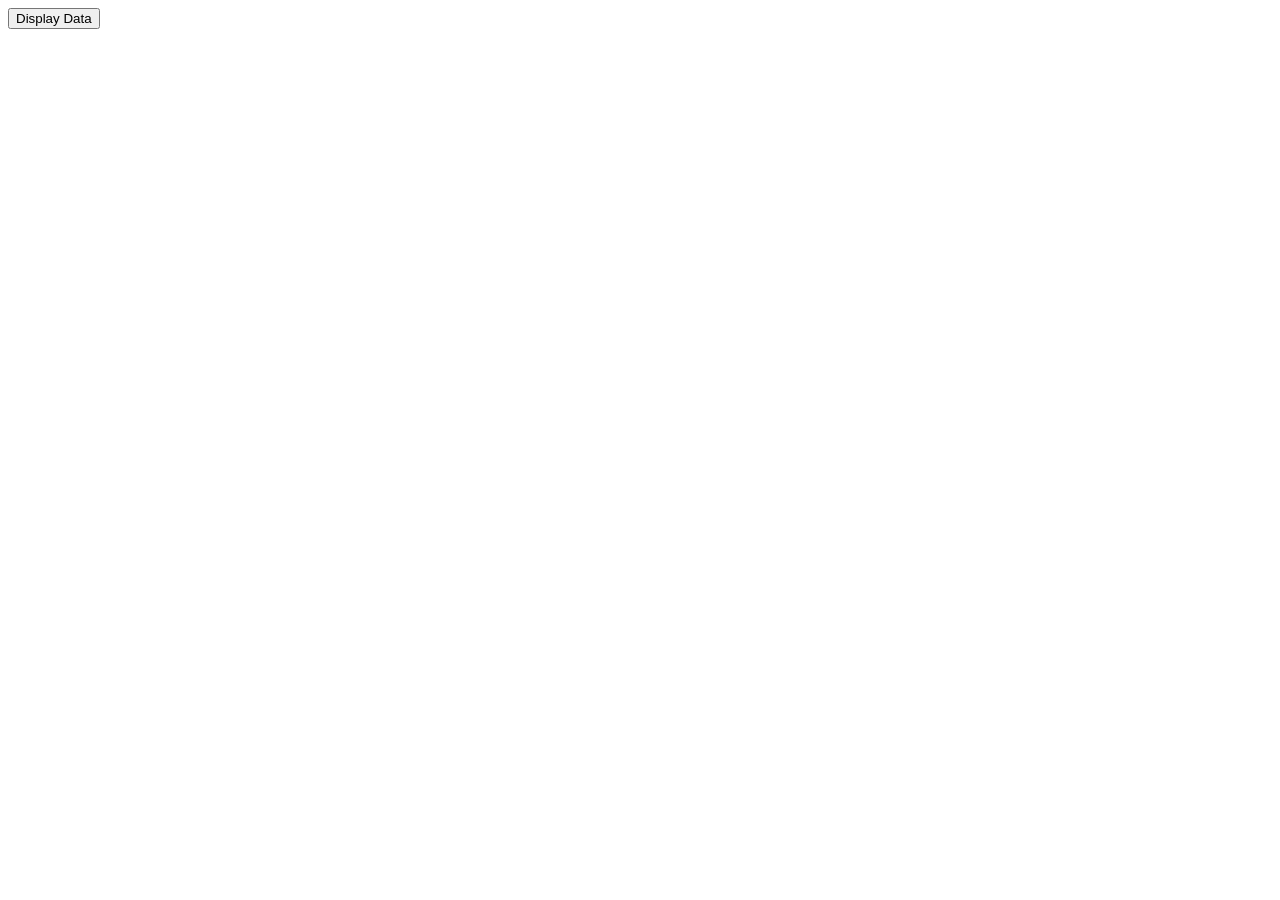
==== templates/index.html @ e6c68e40 "Merge pull request #9 from CollinmcCastro/making-html Create initial html index file" ====
<!DOCTYPE html>
<html lang="en">
<head>
    <meta charset="UTF-8">
    <meta name="viewport" content="width=device-width, initial-scale=1.0">
    <title>Document</title>
</head>
<body>
    <button>Display Data</button>
    
</body>
</html>
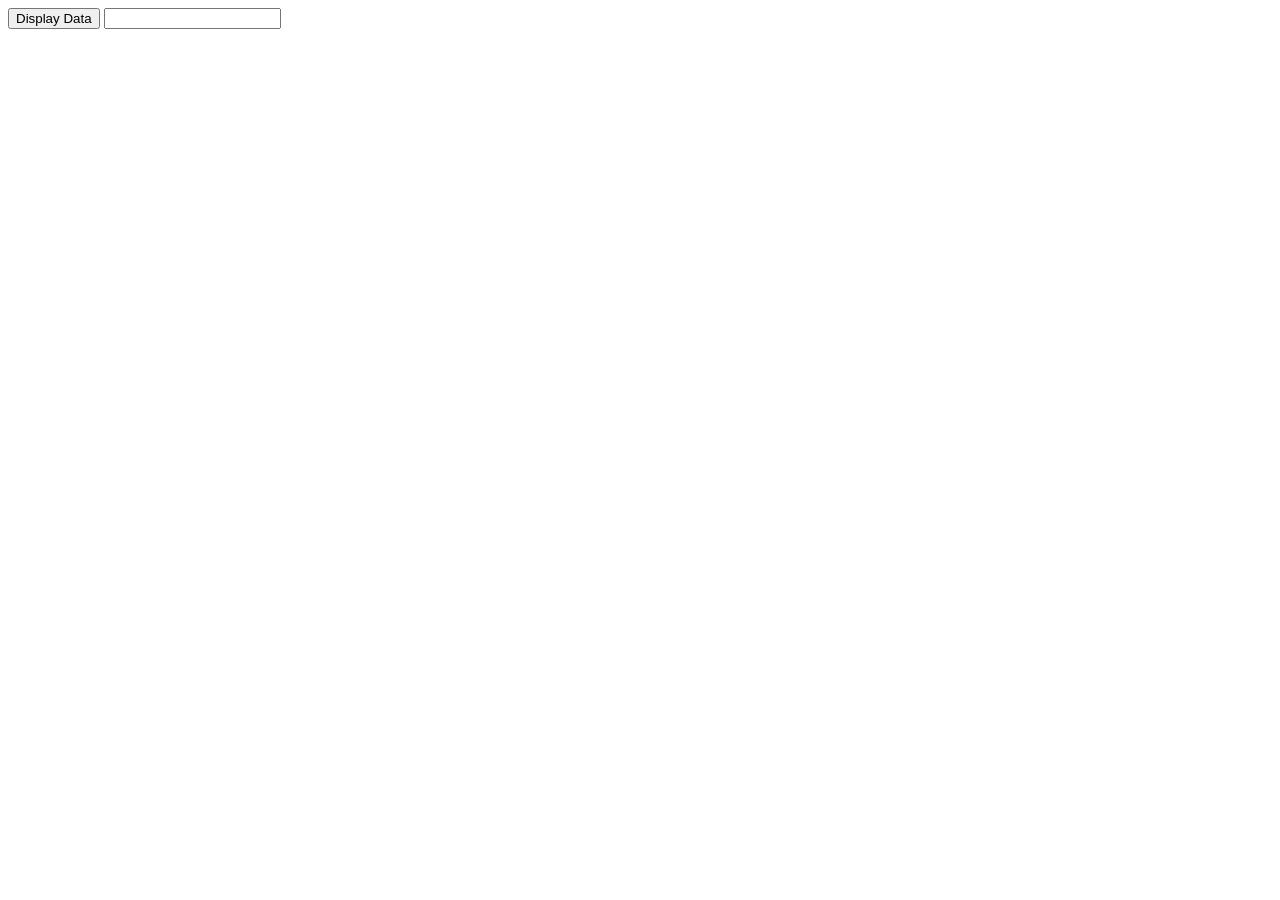
==== commit 214650fb: "Merge branch 'main' of https://github.com/mirrulations/mirrulations-search into gunicorn" ====
--- a/templates/index.html
+++ b/templates/index.html
@@ -6,7 +6,12 @@
     <title>Document</title>
 </head>
 <body>
-    <button>Display Data</button>
+    <button onclick="search_endpoint()">Display Data</button>
+    <input type="text" id="searchInput">
+    <div id="output"></div>
     
 </body>
-</html>+
+<script src="/static/app.js"></script>
+
+</html>
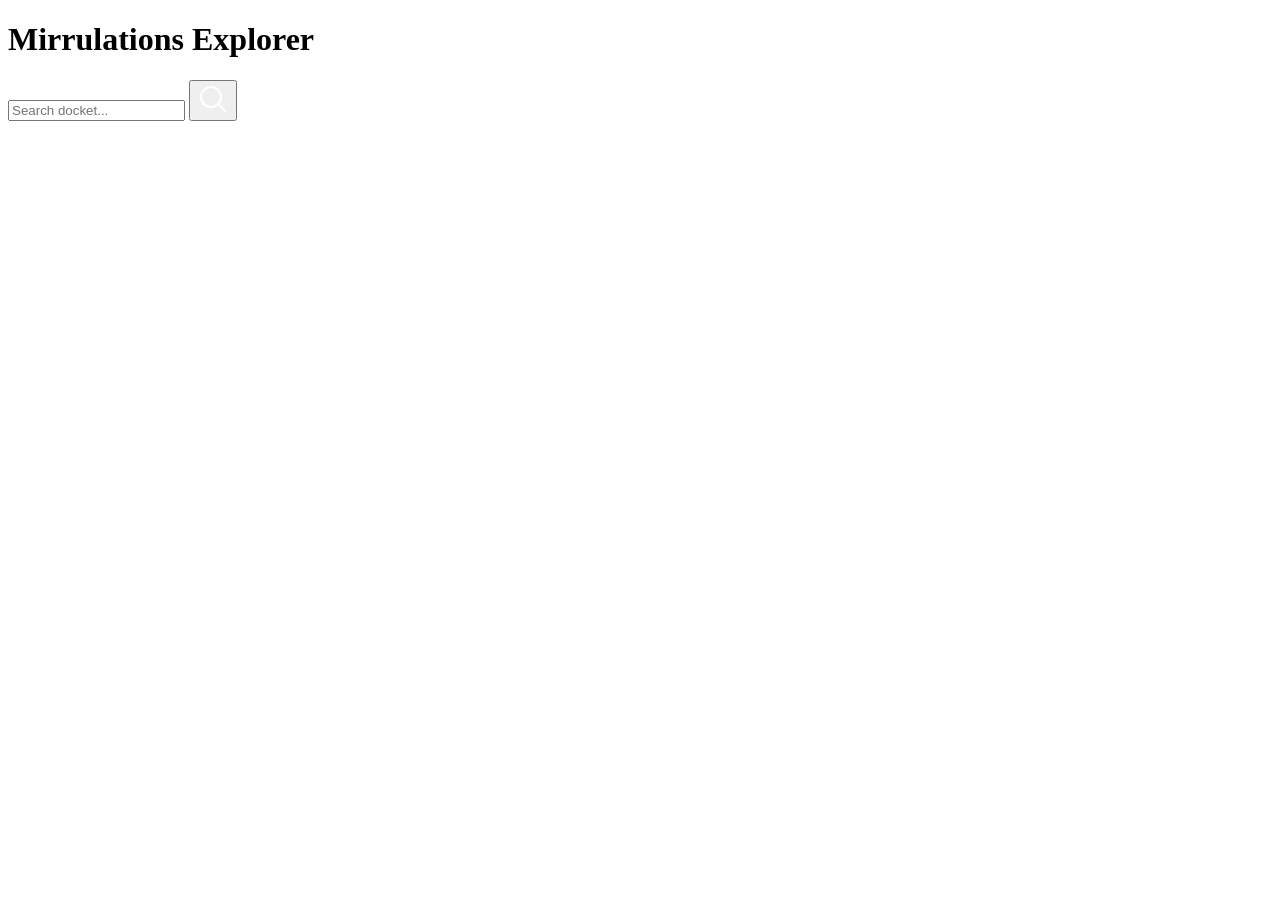
==== commit 2dffcbd9: "Revert app.js file, and also change how the location of the css file is taken." ====
--- a/templates/index.html
+++ b/templates/index.html
@@ -1,17 +1,30 @@
 <!DOCTYPE html>
 <html lang="en">
+
 <head>
     <meta charset="UTF-8">
     <meta name="viewport" content="width=device-width, initial-scale=1.0">
     <title>Document</title>
+    <link rel="stylesheet" href="/static/index.css">
+
 </head>
+
 <body>
-    <button onclick="search_endpoint()">Display Data</button>
-    <input type="text" id="searchInput">
-    <div id="output"></div>
-    
+    <div class="container">
+        <h1 class="fade-down">Mirrulations Explorer</h1>
+
+        <div class="search-box fade-delay-2 fade-down">
+            <input type="text" id="searchInput" placeholder="Search docket...">
+            <button onclick="search_endpoint()"><svg xmlns="http://www.w3.org/2000/svg" width="32" height="32"  fill="#ffffff" viewBox="0 0 256 256"><path d="M229.66,218.34l-50.07-50.06a88.11,88.11,0,1,0-11.31,11.31l50.06,50.07a8,8,0,0,0,11.32-11.32ZM40,112a72,72,0,1,1,72,72A72.08,72.08,0,0,1,40,112Z"></path></svg></button>
+        </div>
+
+        <div id="output" class="results"></div>
+    </div>
+
+    <script src="/static/app.js"></script>
+
+
 </body>
 
-<script src="/static/app.js"></script>
 
 </html>
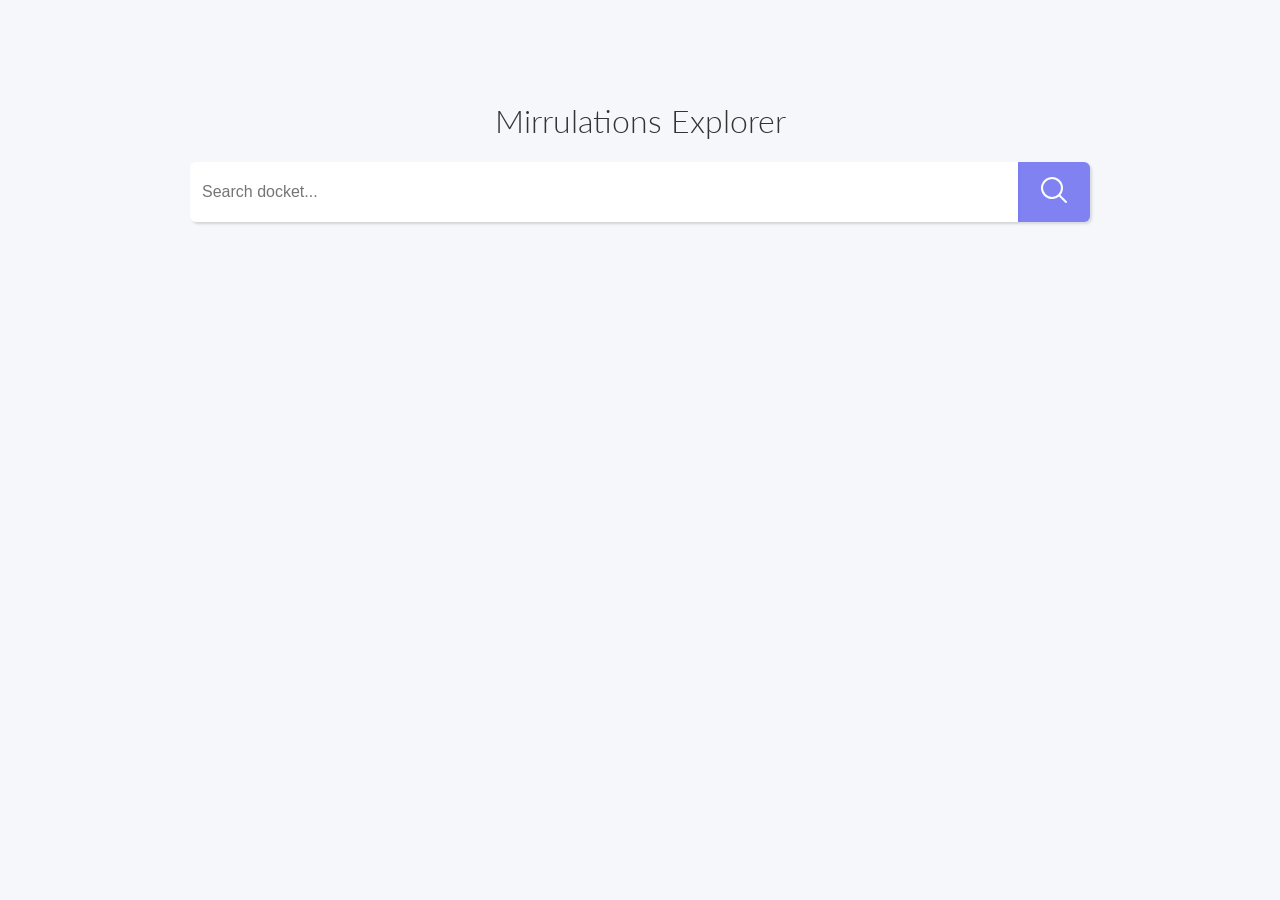
==== commit 97ba31cc: "Merge branch 'main' of https://github.com/mirrulations/mirrulations-search into selenium" ====
--- a/templates/index.html
+++ b/templates/index.html
@@ -15,7 +15,7 @@
 
         <div class="search-box fade-delay-2 fade-down">
             <input type="text" id="searchInput" placeholder="Search docket...">
-            <button onclick="search_endpoint()"><svg xmlns="http://www.w3.org/2000/svg" width="32" height="32"  fill="#ffffff" viewBox="0 0 256 256"><path d="M229.66,218.34l-50.07-50.06a88.11,88.11,0,1,0-11.31,11.31l50.06,50.07a8,8,0,0,0,11.32-11.32ZM40,112a72,72,0,1,1,72,72A72.08,72.08,0,0,1,40,112Z"></path></svg></button>
+            <button id="searchButton" onclick="search_endpoint()"><svg xmlns="http://www.w3.org/2000/svg" width="32" height="32"  fill="#ffffff" viewBox="0 0 256 256"><path d="M229.66,218.34l-50.07-50.06a88.11,88.11,0,1,0-11.31,11.31l50.06,50.07a8,8,0,0,0,11.32-11.32ZM40,112a72,72,0,1,1,72,72A72.08,72.08,0,0,1,40,112Z"></path></svg></button>
         </div>
 
         <div id="output" class="results"></div>
@@ -28,3 +28,4 @@
 
 
 </html>
+
--- a/static/index.css
+++ b/static/index.css
@@ -0,0 +1,112 @@
+@import url('https://fonts.googleapis.com/css2?family=Lato:ital,wght@0,100;0,300;0,400;0,700;0,900;1,100;1,300;1,400;1,700;1,900&display=swap');
+
+body {
+font-family: "Lato", sans-serif;
+  background: #f6f7fb;
+  color: #1f2937;
+    margin: 0;
+    padding: 0;
+
+}
+
+.container {
+    max-width: 900px;
+    margin: 60px auto;
+    padding: 20px;
+}
+
+h1 {
+    text-align: center;
+    color: #333;
+    font-weight: 300;
+}
+
+.search-box {
+    display: flex;
+    margin-bottom: 30px;
+}
+
+.search-box input {
+    flex: 1;
+    padding: 12px;
+    font-size: 16px;
+    border: 1px solid #ccc;
+    border-radius: 6px;
+    border-top-right-radius: 0px;
+    border-bottom-right-radius: 0px;
+    border: none;
+    box-shadow: rgba(0, 0, 0, 0.15) 1.95px 1.95px 2.6px;
+}
+
+.search-box button {
+    padding: 12px 20px;
+    font-size: 16px;
+    border: none;
+    border-radius: 6px;
+    background-color: #6366f1;
+    color: white;
+    cursor: pointer;
+    transition: all ease-in-out 0.5s;
+     border-top-left-radius: 0px;
+    border-bottom-left-radius: 0px;
+    opacity: 0.8;
+    box-shadow: rgba(0, 0, 0, 0.15) 1.95px 1.95px 2.6px;
+
+}
+
+
+
+.search-box button:hover {
+    opacity: 1;
+}
+
+.results {
+    display: flex;
+    flex-direction: column;
+    gap: 20px;
+}
+
+.card {
+    background: white;
+    padding: 20px;
+    border-radius: 10px;
+    box-shadow: 0 4px 12px rgba(0, 0, 0, 0.05);
+}
+
+.card h3 {
+    margin-top: 0;
+    color: #222;
+}
+
+.card p {
+    margin: 6px 0;
+    color: #555;
+}
+
+
+/*These are some animations... */
+
+.fade-up {
+  opacity: 0;
+  transform: translateY(30px);
+  animation: fadeUp 0.8s ease-out forwards;
+}
+
+.fade-down {
+  opacity: 0;
+  transform: translateY(-5px);
+  animation: fadeUp 0.8s ease-out forwards;
+}
+
+.fade-delay-1 { animation-delay: 0.2s; 
+}
+.fade-delay-2 { animation-delay: 0.4s; }
+.fade-delay-3 { animation-delay: 0.6s; }
+
+@keyframes fadeUp {
+  to {
+    opacity: 1;
+    transform: translateY(0);
+  }
+}
+
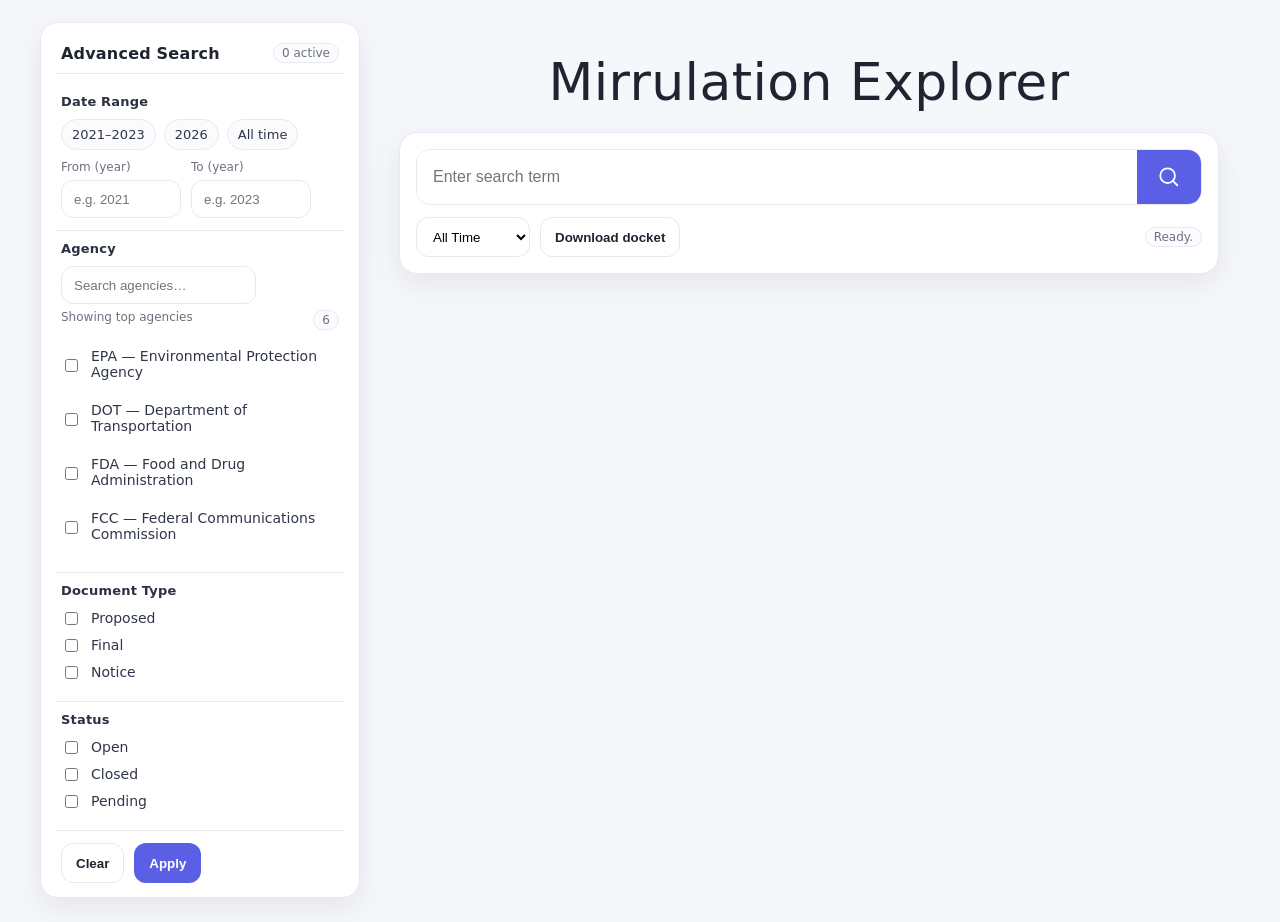
==== commit 578a329f: "Change index.html styling Dr Coleman wanted the focus of the mockup on the advanced search tab which" ====
--- a/templates/index.html
+++ b/templates/index.html
@@ -1,31 +1,636 @@
-<!DOCTYPE html>
+<!doctype html>
 <html lang="en">
-
 <head>
-    <meta charset="UTF-8">
-    <meta name="viewport" content="width=device-width, initial-scale=1.0">
-    <title>Document</title>
-    <link rel="stylesheet" href="/static/index.css">
-
+  <meta charset="UTF-8" />
+  <meta name="viewport" content="width=device-width, initial-scale=1.0" />
+  <title>Mirrulation Explorer – Demo UI</title>
+  <style>
+    :root{
+      --bg:#f6f7fb;
+      --card:#ffffff;
+      --text:#1f2430;
+      --muted:#6b7280;
+      --border:#e7e9f2;
+      --shadow:0 10px 30px rgba(20,24,40,.08);
+      --primary:#5a5fe6;
+      --primary-dark:#4a50da;
+      --radius:16px;
+      --radius-sm:12px;
+    }
+
+    *{box-sizing:border-box}
+    html,body{height:100%}
+    body{
+      margin:0;
+      font-family: ui-sans-serif, system-ui, -apple-system, Segoe UI, Roboto, Helvetica, Arial;
+      background:var(--bg);
+      color:var(--text);
+    }
+
+    /* Topbar */
+    header{
+      width:min(1200px, calc(100% - 48px));
+      margin:24px auto 0;
+      background:var(--card);
+      border:1px solid var(--border);
+      border-radius:18px;
+      padding:16px 18px;
+      display:flex;
+      align-items:center;
+      justify-content:space-between;
+      box-shadow:var(--shadow);
+    }
+    .brand{font-weight:600}
+    .btn{
+      height:40px;
+      padding:0 14px;
+      border-radius:999px;
+      border:1px solid transparent;
+      cursor:pointer;
+      font-weight:700;
+    }
+    .btn.primary{background:var(--primary); color:white;}
+    .btn.primary:hover{background:var(--primary-dark);}
+    .btn.outline{background:white; border-color:var(--border); color:var(--text); border-radius:12px;}
+    .btn.outline:hover{border-color:#cfd5ea;}
+    .btn.ghost{background:transparent; border-color:var(--border); color:var(--text); border-radius:12px;}
+
+    .app{
+      width:min(1200px, calc(100% - 48px));
+      margin:22px auto 28px;
+      display:grid;
+      grid-template-columns: 320px 1fr;
+      gap:18px;
+      align-items:start;
+    }
+
+    aside{
+      background:var(--card);
+      border:1px solid var(--border);
+      border-radius:18px;
+      box-shadow:var(--shadow);
+      padding:14px;
+      position:sticky;
+      top:16px;
+      max-height: calc(100vh - 24px);
+      overflow:auto;
+    }
+    .aside-title{
+      display:flex;
+      align-items:center;
+      justify-content:space-between;
+      padding:6px 6px 10px;
+      border-bottom:1px solid var(--border);
+      margin-bottom:10px;
+    }
+    .aside-title h2{
+      margin:0;
+      font-size:16px;
+      letter-spacing:.2px;
+    }
+
+    .section{
+      padding:10px 6px 12px;
+      border-bottom:1px solid var(--border);
+    }
+    .section:last-child{border-bottom:none;}
+    .section h3{
+      margin:0 0 10px;
+      font-size:13px;
+      color:#2a3142;
+      letter-spacing:.2px;
+    }
+
+    .chip-row{display:flex; flex-wrap:wrap; gap:8px;}
+    .chip{
+      border:1px solid var(--border);
+      background: #fbfbfe;
+      color:#2f3648;
+      padding:7px 10px;
+      border-radius:999px;
+      font-size:13px;
+      cursor:pointer;
+      user-select:none;
+    }
+    .chip.active{
+      border-color: rgba(90,95,230,.35);
+      background: rgba(90,95,230,.10);
+      color:#232a3a;
+      font-weight:700;
+    }
+
+    .row{
+      display:flex;
+      gap:10px;
+      align-items:center;
+      flex-wrap:wrap;
+    }
+    .field{
+      display:flex;
+      flex-direction:column;
+      gap:6px;
+      min-width: 120px;
+    }
+    .label{
+      font-size:12px;
+      color:var(--muted);
+    }
+    input[type="text"], input[type="number"]{
+      height:38px;
+      border-radius:12px;
+      border:1px solid var(--border);
+      padding:0 12px;
+      outline:none;
+      background:white;
+    }
+    input[type="text"]:focus, input[type="number"]:focus{
+      border-color: rgba(90,95,230,.45);
+      box-shadow: 0 0 0 4px rgba(90,95,230,.12);
+    }
+
+    .check{
+      display:flex;
+      gap:10px;
+      align-items:center;
+      font-size:14px;
+      margin:8px 0;
+      color:#2f3648;
+    }
+    .check input{transform:translateY(1px)}
+
+    .mini-actions{
+      display:flex;
+      gap:10px;
+      padding:12px 6px 0;
+    }
+    .mini-actions .btn{height:40px; border-radius:12px;}
+
+    /* Agency list */
+    .agency-search{
+      margin-bottom:10px;
+    }
+    .agency-list{
+      display:flex;
+      flex-direction:column;
+      gap:6px;
+      max-height: 220px;
+      overflow:auto;
+      padding-right: 2px;
+    }
+    .agency-meta{
+      display:flex;
+      justify-content:space-between;
+      gap:10px;
+      color:var(--muted);
+      font-size:12px;
+      margin-top:6px;
+    }
+    .pill{
+      font-size:12px;
+      color:var(--muted);
+      border:1px solid var(--border);
+      padding:2px 8px;
+      border-radius:999px;
+      background:#fcfcff;
+    }
+
+    main{
+      background:transparent;
+      min-height: 520px;
+    }
+
+    .hero{
+      background:transparent;
+      padding:18px 6px 10px;
+      text-align:center;
+    }
+    .hero h1{
+      margin:12px 0 10px;
+      font-size:52px;
+      font-weight:500;
+      letter-spacing:.4px;
+    }
+
+    .tabs{
+      display:flex;
+      justify-content:center;
+      gap:70px;
+      flex-wrap:wrap;
+      margin: 10px 0 16px;
+    }
+    .tab{
+      color:var(--primary);
+      text-decoration:none;
+      font-weight:600;
+      font-size:14px;
+    }
+    .tab:hover{text-decoration:underline}
+
+    .search-card{
+      background:var(--card);
+      border:1px solid var(--border);
+      border-radius:18px;
+      box-shadow:var(--shadow);
+      padding:16px;
+      margin: 0 auto;
+      width: min(820px, 100%);
+    }
+
+    .search-row{
+      display:grid;
+      grid-template-columns: 1fr 64px;
+      border-radius:14px;
+      overflow:hidden;
+      border:1px solid var(--border);
+    }
+    .search-row input{
+      height:54px;
+      border:none;
+      padding:0 16px;
+      font-size:16px;
+      outline:none;
+      background:white;
+    }
+    .search-go{
+      border:none;
+      background:var(--primary);
+      color:white;
+      cursor:pointer;
+      display:grid;
+      place-items:center;
+    }
+    .search-go:hover{background:var(--primary-dark);}
+
+    .bar{
+      display:flex;
+      justify-content:space-between;
+      align-items:center;
+      gap:12px;
+      margin-top:12px;
+      flex-wrap:wrap;
+    }
+    .bar-left{
+      display:flex;
+      gap:10px;
+      flex-wrap:wrap;
+      align-items:center;
+    }
+    select{
+      height:40px;
+      border-radius:12px;
+      border:1px solid var(--border);
+      padding:0 12px;
+      background:white;
+    }
+
+    .results{
+      margin:16px auto 0;
+      width:min(900px, 100%);
+      padding:0 6px;
+      color:var(--muted);
+      font-size:13px;
+      text-align:left;
+    }
+    .results .box{
+      background:rgba(255,255,255,.5);
+      border:1px dashed #d8dcee;
+      border-radius:16px;
+      padding:14px;
+      margin-top:10px;
+    }
+
+    .download-wrap{
+      display:flex;
+      justify-content:flex-end;
+      margin-top:14px;
+    }
+
+    @media (max-width: 920px){
+      .app{grid-template-columns: 1fr; }
+      aside{position:relative; top:auto; max-height:none;}
+      .hero h1{font-size:42px}
+    }
+  </style>
 </head>
 
 <body>
-    <div class="container">
-        <h1 class="fade-down">Mirrulations Explorer</h1>
-
-        <div class="search-box fade-delay-2 fade-down">
-            <input type="text" id="searchInput" placeholder="Search docket...">
-            <button id="searchButton" onclick="search_endpoint()"><svg xmlns="http://www.w3.org/2000/svg" width="32" height="32"  fill="#ffffff" viewBox="0 0 256 256"><path d="M229.66,218.34l-50.07-50.06a88.11,88.11,0,1,0-11.31,11.31l50.06,50.07a8,8,0,0,0,11.32-11.32ZM40,112a72,72,0,1,1,72,72A72.08,72.08,0,0,1,40,112Z"></path></svg></button>
+
+
+  <div class="app">
+    <aside>
+      <div class="aside-title">
+        <h2>Advanced Search</h2>
+        <span class="pill" id="activeCount">0 active</span>
+      </div>
+
+      <div class="section">
+        <h3>Date Range</h3>
+
+        <div class="chip-row" id="dateChips">
+          <div class="chip" data-from="2021" data-to="2023">2021–2023</div>
+          <div class="chip" data-from="2026" data-to="2026">2026</div>
+          <div class="chip" data-from="" data-to="">All time</div>
         </div>
 
-        <div id="output" class="results"></div>
-    </div>
-
-    <script src="/static/app.js"></script>
-
-
+        <div style="height:10px"></div>
+
+        <div class="row">
+          <div class="field">
+            <div class="label">From (year)</div>
+            <input type="number" id="yearFrom" placeholder="e.g. 2021" min="1900" max="2100" />
+          </div>
+          <div class="field">
+            <div class="label">To (year)</div>
+            <input type="number" id="yearTo" placeholder="e.g. 2023" min="1900" max="2100" />
+          </div>
+        </div>
+      </div>
+
+      <div class="section">
+        <h3>Agency</h3>
+        <div class="agency-search">
+          <input type="text" id="agencySearch" placeholder="Search agencies…" />
+          <div class="agency-meta">
+            <span id="agencyMetaText">Showing top agencies</span>
+            <span class="pill" id="agencyShownCount">0</span>
+          </div>
+        </div>
+
+        <div class="agency-list" id="agencyList"></div>
+      </div>
+
+      <div class="section">
+        <h3>Document Type</h3>
+        <label class="check"><input type="checkbox" class="flt" data-key="type" value="Proposed" /> Proposed</label>
+        <label class="check"><input type="checkbox" class="flt" data-key="type" value="Final" /> Final</label>
+        <label class="check"><input type="checkbox" class="flt" data-key="type" value="Notice" /> Notice</label>
+      </div>
+
+      <div class="section">
+        <h3>Status</h3>
+        <label class="check"><input type="checkbox" class="flt" data-key="status" value="Open" /> Open</label>
+        <label class="check"><input type="checkbox" class="flt" data-key="status" value="Closed" /> Closed</label>
+        <label class="check"><input type="checkbox" class="flt" data-key="status" value="Pending" /> Pending</label>
+      </div>
+
+      <div class="mini-actions">
+        <button class="btn ghost" id="clearAll">Clear</button>
+        <button class="btn primary" id="applyAll">Apply</button>
+      </div>
+    </aside>
+
+    <main>
+      <div class="hero">
+        <h1>Mirrulation Explorer</h1>
+      </div>
+
+      <div class="search-card">
+        <div class="search-row">
+          <input id="q" placeholder="Enter search term" />
+          <button class="search-go" id="searchBtn" aria-label="Search">
+            <svg width="22" height="22" viewBox="0 0 24 24" fill="none" aria-hidden="true">
+              <path d="M10.5 18.5a8 8 0 1 1 0-16 8 8 0 0 1 0 16Z" stroke="currentColor" stroke-width="2"/>
+              <path d="M16.5 16.5 21 21" stroke="currentColor" stroke-width="2" stroke-linecap="round"/>
+            </svg>
+          </button>
+        </div>
+
+        <div class="bar">
+          <div class="bar-left">
+            <select id="timeSelect" aria-label="Time filter">
+              <option value="all">All Time</option>
+              <option value="year">Past Year</option>
+              <option value="month">Past Month</option>
+              <option value="week">Past Week</option>
+            </select>
+
+            <button class="btn outline" id="downloadBtn">Download docket</button>
+          </div>
+
+          <div class="pill" id="summaryPill">Ready.</div>
+        </div>
+      </div>
+
+      <div class="download-wrap"></div>
+    </main>
+  </div>
+
+  <script>
+    // Demo data: "Top agencies"
+    const TOP_AGENCIES = [
+      { code: "EPA", name: "Environmental Protection Agency" },
+      { code: "DOT", name: "Department of Transportation" },
+      { code: "FDA", name: "Food and Drug Administration" },
+      { code: "FCC", name: "Federal Communications Commission" },
+      { code: "DOL", name: "Department of Labor" },
+      { code: "DOE", name: "Department of Energy" },
+    ];
+
+    const ALL_AGENCIES = [
+      ...TOP_AGENCIES,
+      { code: "USDA", name: "Department of Agriculture" },
+      { code: "HHS",  name: "Health and Human Services" },
+      { code: "SEC",  name: "Securities and Exchange Commission" },
+      { code: "FTC",  name: "Federal Trade Commission" },
+      { code: "NOAA", name: "National Oceanic and Atmospheric Administration" },
+      { code: "NHTSA",name: "National Highway Traffic Safety Administration" },
+      { code: "OSHA", name: "Occupational Safety and Health Administration" },
+      { code: "CDC",  name: "Centers for Disease Control and Prevention" },
+      { code: "CMS",  name: "Centers for Medicare & Medicaid Services" },
+      { code: "FEMA", name: "Federal Emergency Management Agency" },
+      { code: "IRS",  name: "Internal Revenue Service" },
+      { code: "VA",   name: "Department of Veterans Affairs" },
+    ];
+
+    const agencyListEl = document.getElementById("agencyList");
+    const agencySearchEl = document.getElementById("agencySearch");
+    const agencyMetaText = document.getElementById("agencyMetaText");
+    const agencyShownCount = document.getElementById("agencyShownCount");
+
+    const yearFromEl = document.getElementById("yearFrom");
+    const yearToEl = document.getElementById("yearTo");
+    const dateChipsEl = document.getElementById("dateChips");
+
+    const clearAllBtn = document.getElementById("clearAll");
+    const applyAllBtn = document.getElementById("applyAll");
+    const searchBtn = document.getElementById("searchBtn");
+    const downloadBtn = document.getElementById("downloadBtn");
+
+    const qEl = document.getElementById("q");
+    const timeSelect = document.getElementById("timeSelect");
+    const debugBox = document.getElementById("debugBox");
+    const activeCount = document.getElementById("activeCount");
+    const summaryPill = document.getElementById("summaryPill");
+
+    const state = {
+      agencies: new Set(), // codes
+      type: new Set(),
+      status: new Set(),
+      yearFrom: "",
+      yearTo: "",
+    };
+
+    // Render agencies (top by default, searchable to full list)
+    function renderAgencies(list, modeLabel) {
+      agencyListEl.innerHTML = "";
+      list.forEach(a => {
+        const id = `agency_${a.code}`;
+        const wrap = document.createElement("label");
+        wrap.className = "check";
+        wrap.htmlFor = id;
+
+        const input = document.createElement("input");
+        input.type = "checkbox";
+        input.id = id;
+        input.value = a.code;
+        input.checked = state.agencies.has(a.code);
+        input.addEventListener("change", () => {
+          if (input.checked) state.agencies.add(a.code);
+          else state.agencies.delete(a.code);
+          updateActiveCount();
+        });
+
+        const text = document.createElement("span");
+        text.textContent = `${a.code} — ${a.name}`;
+
+        wrap.appendChild(input);
+        wrap.appendChild(text);
+        agencyListEl.appendChild(wrap);
+      });
+
+      agencyMetaText.textContent = modeLabel;
+      agencyShownCount.textContent = `${list.length}`;
+      updateActiveCount();
+    }
+
+    function updateActiveCount() {
+      let n = 0;
+      n += state.agencies.size;
+      n += state.type.size;
+      n += state.status.size;
+      if (state.yearFrom) n += 1;
+      if (state.yearTo) n += 1;
+      activeCount.textContent = `${n} active`;
+    }
+
+    function getFiltersPayload() {
+      return {
+        q: qEl.value.trim(),
+        quickTime: timeSelect.value,
+        yearFrom: state.yearFrom || yearFromEl.value || "",
+        yearTo: state.yearTo || yearToEl.value || "",
+        agencies: [...state.agencies],
+        type: [...state.type],
+        status: [...state.status],
+      };
+    }
+
+    function showPayload(messagePrefix) {
+      const payload = getFiltersPayload();
+      summaryPill.textContent = messagePrefix;
+      debugBox.textContent = JSON.stringify(payload, null, 2);
+      updateActiveCount();
+    }
+
+    // Checkbox sections
+    document.querySelectorAll(".flt").forEach(cb => {
+      cb.addEventListener("change", () => {
+        const key = cb.dataset.key;
+        const set = state[key];
+        if (cb.checked) set.add(cb.value);
+        else set.delete(cb.value);
+        updateActiveCount();
+      });
+    });
+
+    dateChipsEl.addEventListener("click", (e) => {
+      const chip = e.target.closest(".chip");
+      if (!chip) return;
+
+      [...dateChipsEl.querySelectorAll(".chip")].forEach(c => c.classList.remove("active"));
+      chip.classList.add("active");
+
+      const from = chip.dataset.from;
+      const to = chip.dataset.to;
+
+      state.yearFrom = from || "";
+      state.yearTo = to || "";
+
+      yearFromEl.value = state.yearFrom;
+      yearToEl.value = state.yearTo;
+
+      updateActiveCount();
+    });
+
+    yearFromEl.addEventListener("input", () => { state.yearFrom = yearFromEl.value; updateActiveCount(); });
+    yearToEl.addEventListener("input", () => { state.yearTo = yearToEl.value; updateActiveCount(); });
+
+    // Agency search: if empty -> show TOP, else filter ALL
+    agencySearchEl.addEventListener("input", () => {
+      const q = agencySearchEl.value.trim().toLowerCase();
+      if (!q) {
+        renderAgencies(TOP_AGENCIES, "Showing top agencies");
+        return;
+      }
+      const filtered = ALL_AGENCIES.filter(a =>
+        a.code.toLowerCase().includes(q) || a.name.toLowerCase().includes(q)
+      );
+      renderAgencies(filtered, `Results for “${agencySearchEl.value.trim()}”`);
+    });
+
+    applyAllBtn.addEventListener("click", () => showPayload("Applied filters (demo)."));
+    clearAllBtn.addEventListener("click", () => {
+      state.agencies.clear();
+      state.type.clear();
+      state.status.clear();
+      state.yearFrom = "";
+      state.yearTo = "";
+
+      yearFromEl.value = "";
+      yearToEl.value = "";
+      agencySearchEl.value = "";
+      document.querySelectorAll(".flt").forEach(cb => (cb.checked = false));
+      [...dateChipsEl.querySelectorAll(".chip")].forEach(c => c.classList.remove("active"));
+
+      renderAgencies(TOP_AGENCIES, "Showing top agencies");
+      summaryPill.textContent = "Cleared.";
+      debugBox.textContent = "Filters cleared. Click Apply or Search to see payload again.";
+      updateActiveCount();
+    });
+
+    // Search + Download (demo)
+    searchBtn.addEventListener("click", () => showPayload("Searching (demo)…"));
+    qEl.addEventListener("keydown", (e) => { if (e.key === "Enter") searchBtn.click(); });
+
+    downloadBtn.addEventListener("click", () => {
+      const payload = getFiltersPayload();
+      const csv = [
+        "key,value",
+        `q,${JSON.stringify(payload.q)}`,
+        `quickTime,${JSON.stringify(payload.quickTime)}`,
+        `yearFrom,${JSON.stringify(payload.yearFrom)}`,
+        `yearTo,${JSON.stringify(payload.yearTo)}`,
+        `agencies,${JSON.stringify(payload.agencies)}`,
+        `type,${JSON.stringify(payload.type)}`,
+        `status,${JSON.stringify(payload.status)}`,
+      ].join("\\n");
+
+      const blob = new Blob([csv], { type: "text/csv;charset=utf-8" });
+      const url = URL.createObjectURL(blob);
+      const a = document.createElement("a");
+      a.href = url;
+      a.download = "mirrulations-docket-demo.csv";
+      document.body.appendChild(a);
+      a.click();
+      a.remove();
+      URL.revokeObjectURL(url);
+
+      summaryPill.textContent = "Downloaded (demo CSV).";
+    });
+
+    // Initial render
+    renderAgencies(TOP_AGENCIES, "Showing top agencies");
+    updateActiveCount();
+  </script>
 </body>
-
-
 </html>
-
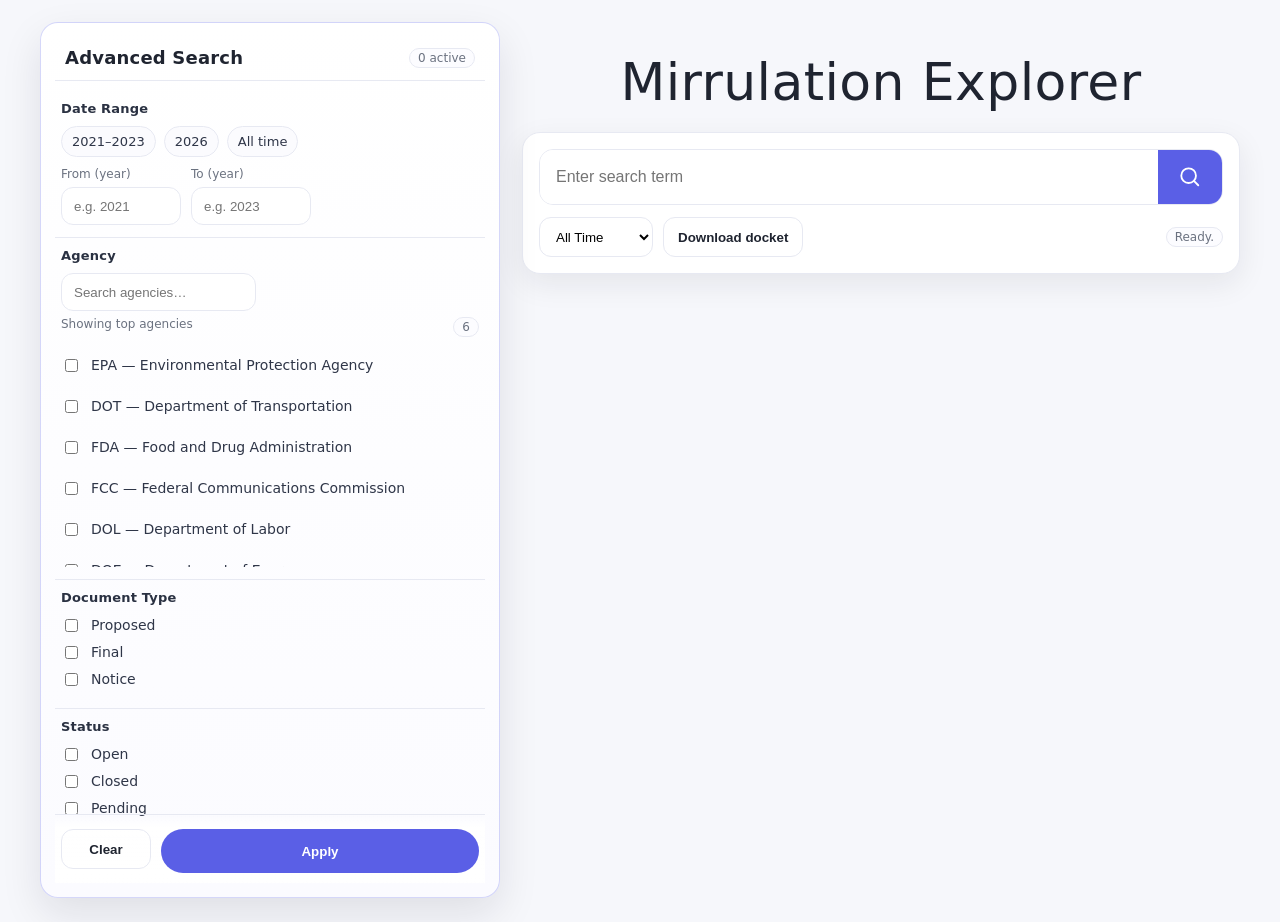
==== commit 9ca1ba83: "Style changes Did some style changes to the advanced search tab to make it pop a little more." ====
--- a/templates/index.html
+++ b/templates/index.html
@@ -59,16 +59,16 @@
       width:min(1200px, calc(100% - 48px));
       margin:22px auto 28px;
       display:grid;
-      grid-template-columns: 320px 1fr;
-      gap:18px;
+      grid-template-columns: 460px 1fr;
+      gap: 22px;
       align-items:start;
     }
 
     aside{
-      background:var(--card);
-      border:1px solid var(--border);
+      background:linear-gradient(180deg, #ffffff 0%, #fbfbff 100%);
+      border:1px solid rgba(90, 95, 230, 0.25);
       border-radius:18px;
-      box-shadow:var(--shadow);
+      box-shadow: 0 16px 40px rgba(20, 24, 40, .10);
       padding:14px;
       position:sticky;
       top:16px;
@@ -79,13 +79,13 @@
       display:flex;
       align-items:center;
       justify-content:space-between;
-      padding:6px 6px 10px;
+      padding:10px 10px 12px;
       border-bottom:1px solid var(--border);
       margin-bottom:10px;
     }
     .aside-title h2{
       margin:0;
-      font-size:16px;
+      font-size:18px;
       letter-spacing:.2px;
     }
 
@@ -159,11 +159,28 @@
     .check input{transform:translateY(1px)}
 
     .mini-actions{
-      display:flex;
-      gap:10px;
-      padding:12px 6px 0;
-    }
-    .mini-actions .btn{height:40px; border-radius:12px;}
+        position: sticky;
+        bottom: 0;
+        background: linear-gradient(180deg, rgba(255,255,255,0) 0%, rgba(255,255,255,0.95) 20%, #fff 100%);
+        padding: 14px 6px 10px;
+        margin-top: 10px;
+        border-top: 1px solid var(--border);
+    }
+
+    .mini-actions .btn.primary{
+        flex: 1;
+        height: 44px;
+    }
+
+    .mini-actions .btn.ghost{
+        width: 90px;
+    }
+
+    .mini-actions{
+        display:flex;
+        gap:10px;
+    }
+
 
     /* Agency list */
     .agency-search{
